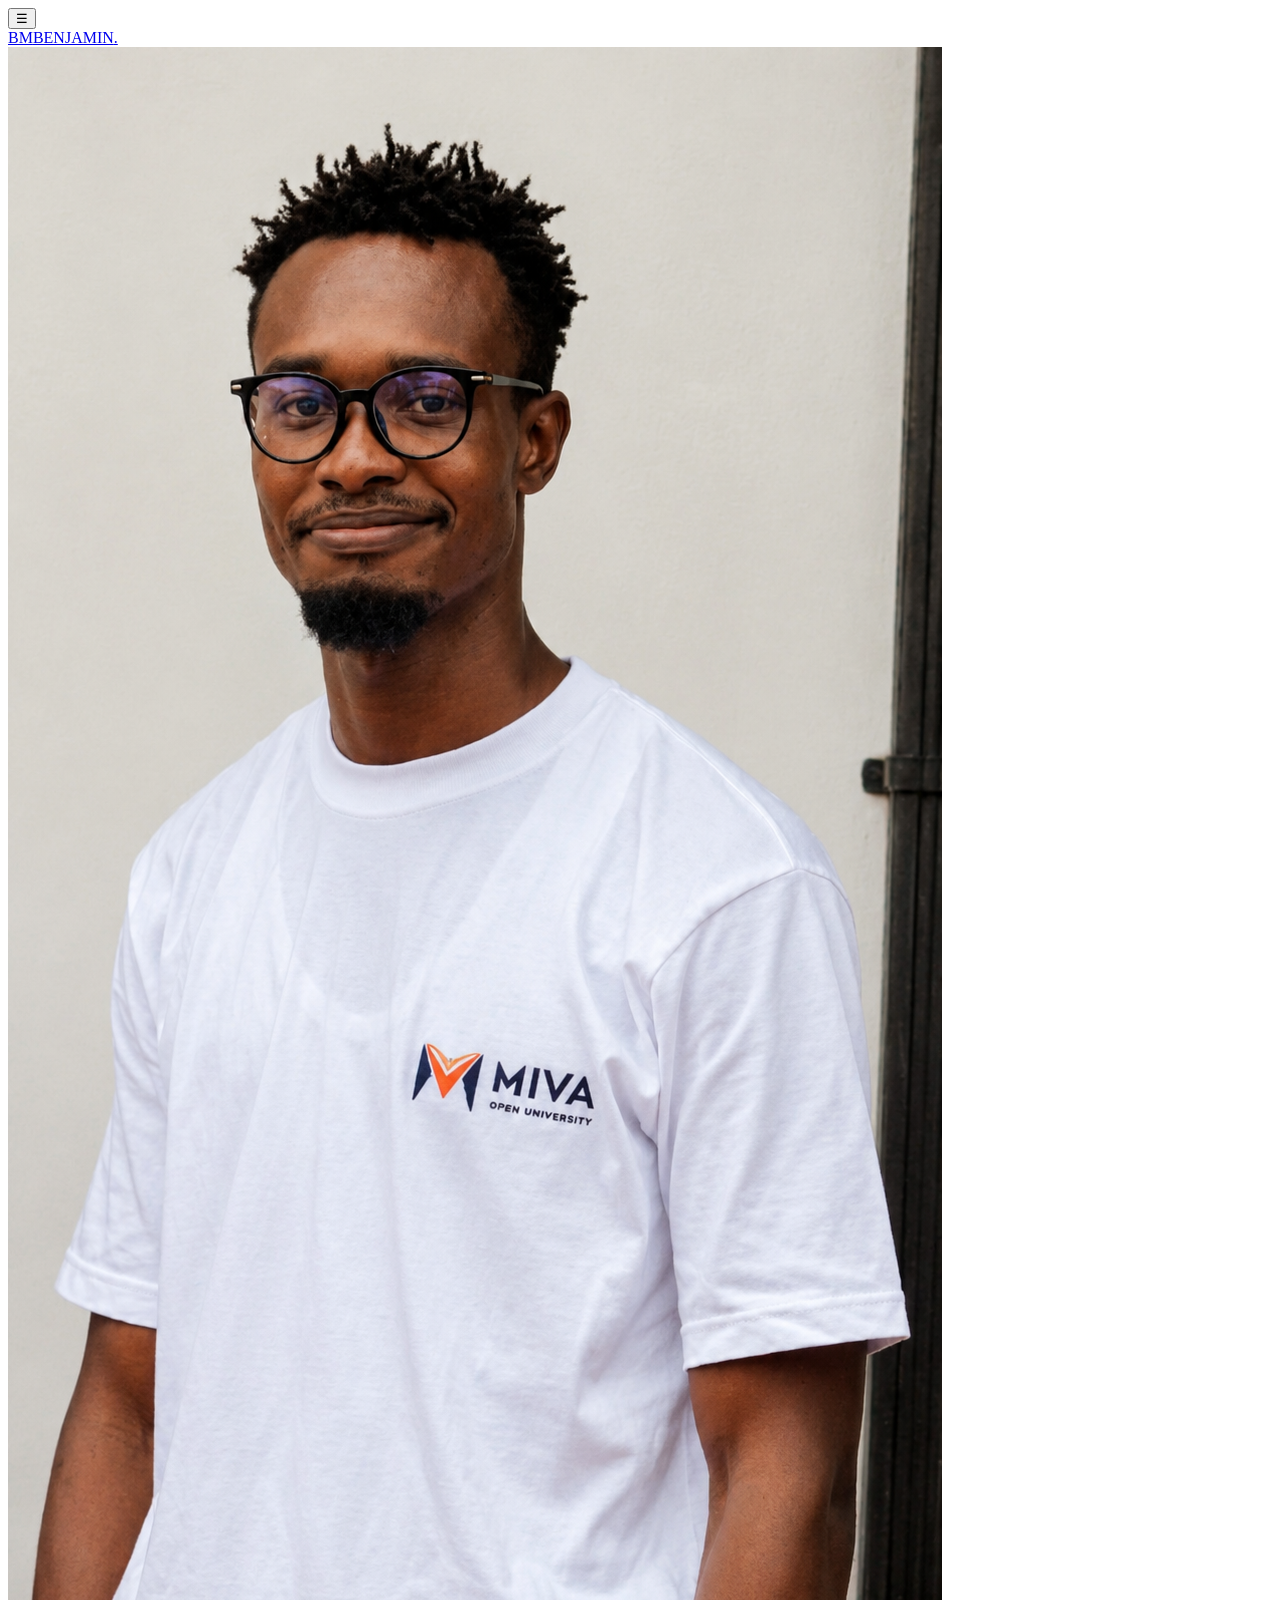
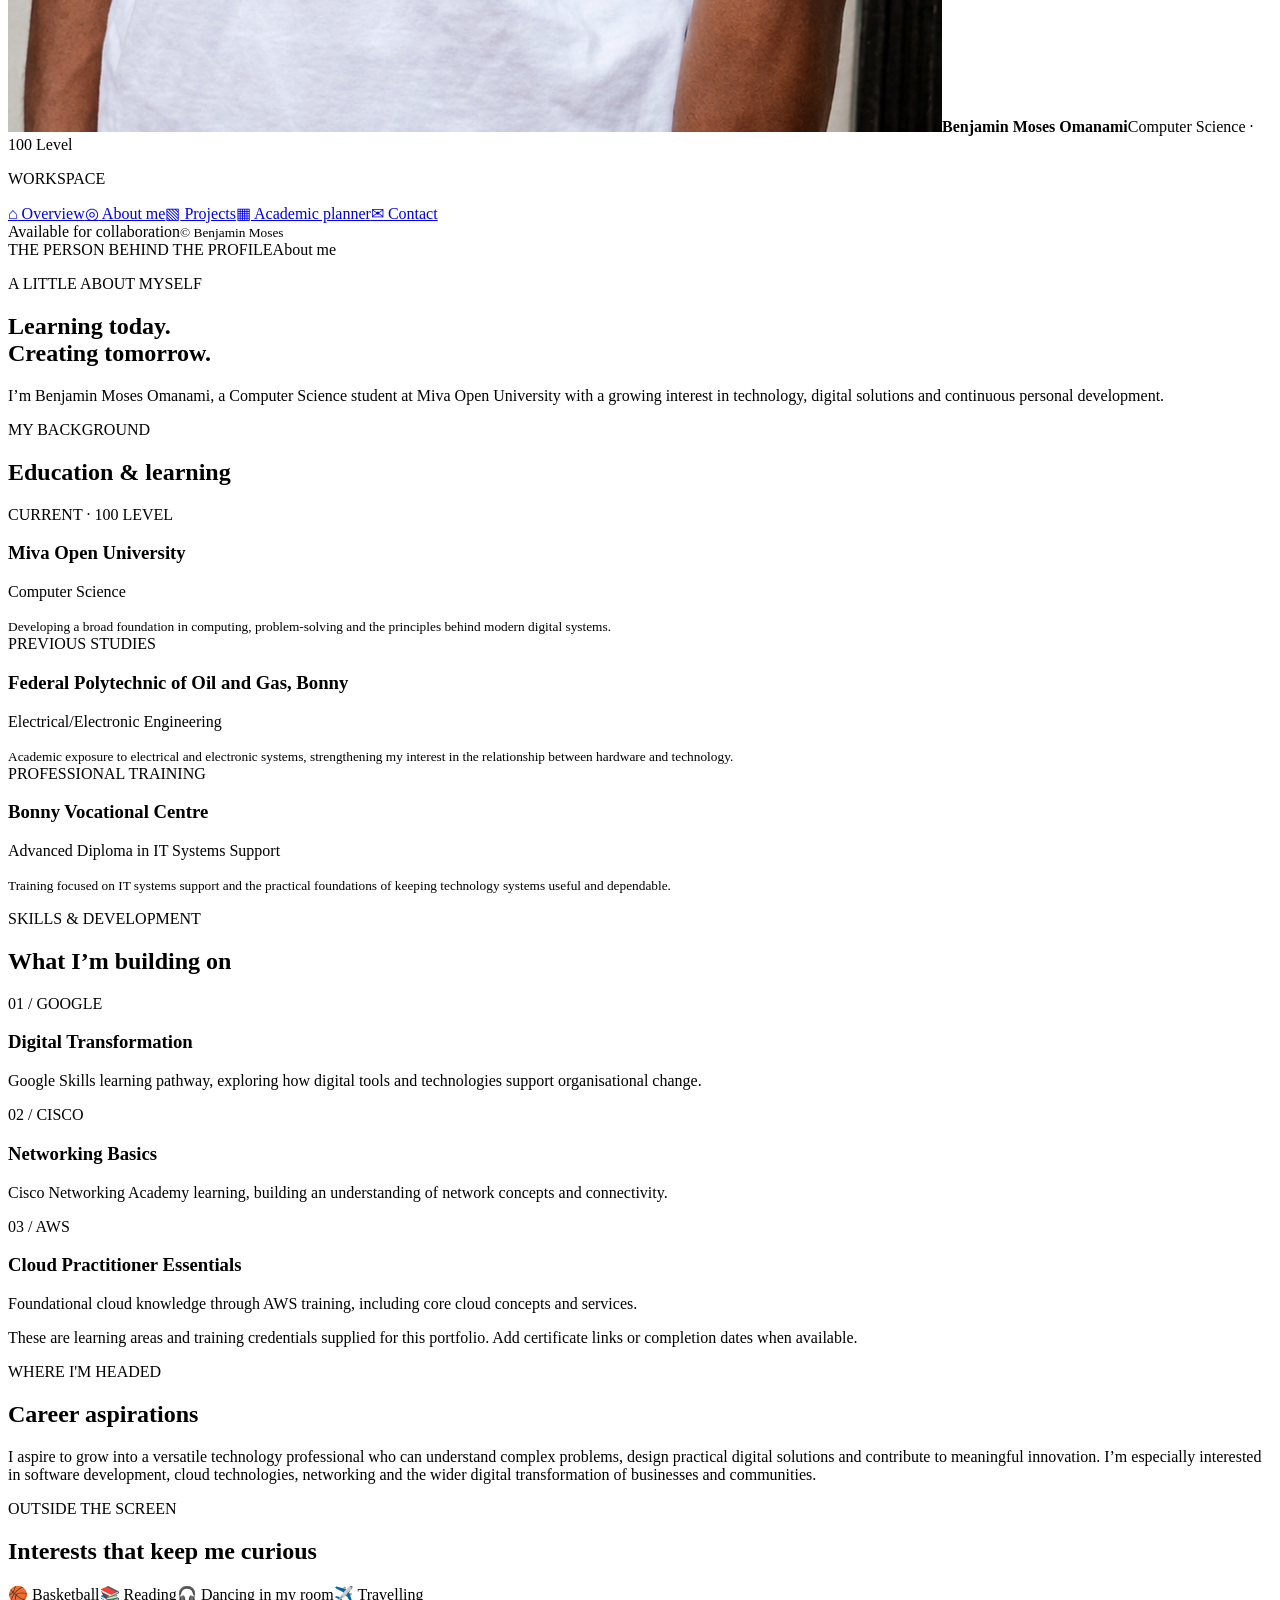
==== about.html @ 6281c109 "Add files via upload" ====
<!DOCTYPE html>
<html lang="en">
<head>
  <meta charset="UTF-8"><meta name="viewport" content="width=device-width, initial-scale=1.0">
  <title>About Me | Benjamin Moses Omanami</title>
  <link rel="preconnect" href="https://fonts.googleapis.com"><link rel="preconnect" href="https://fonts.gstatic.com" crossorigin>
  <link href="https://fonts.googleapis.com/css2?family=DM+Sans:wght@400;500;600;700&family=Space+Grotesk:wght@500;600;700&display=swap" rel="stylesheet">
  <link rel="stylesheet" href="css/style.css"><script src="js/main.js" defer></script>
</head>
<body>
  <button class="mobile-menu" id="menuToggle" aria-label="Open navigation" aria-expanded="false">☰</button>
  <aside class="sidebar" id="sidebar">
    <a class="brand" href="index.html"><span class="brand-mark">BM</span><span>BENJAMIN<span class="brand-dot">.</span></span></a>
    <div class="profile-mini"><img src="image.jpg" alt="Portrait of Benjamin Moses Omanami" class="avatar" onerror="this.src='assets/avatar-placeholder.svg'"><strong>Benjamin Moses Omanami</strong><span>Computer Science · 100 Level</span></div>
    <p class="nav-label">WORKSPACE</p><nav class="side-nav" aria-label="Main navigation">
      <a href="index.html"><span>⌂</span> Overview</a><a class="active" href="about.html"><span>◎</span> About me</a><a href="projects.html"><span>▧</span> Projects</a><a href="planner.html"><span>▦</span> Academic planner</a><a href="contact.html"><span>✉</span> Contact</a>
    </nav><div class="sidebar-bottom"><span class="status-dot"></span><span>Available for collaboration</span><small>© <span data-year></span> Benjamin Moses</small></div>
  </aside>
  <main class="main-content">
    <header class="topbar"><span class="eyebrow">THE PERSON BEHIND THE PROFILE</span><span class="topbar-right">About me</span></header>
    <section class="page-intro"><p class="eyebrow red">A LITTLE ABOUT MYSELF</p><h1>Learning today.<br><span>Creating tomorrow.</span></h1><p class="lead">I’m Benjamin Moses Omanami, a Computer Science student at Miva Open University with a growing interest in technology, digital solutions and continuous personal development.</p></section>
    <section class="section-block">
      <div class="section-heading"><div><p class="eyebrow red">MY BACKGROUND</p><h2>Education & learning</h2></div></div>
      <div class="timeline">
        <article class="timeline-item"><span class="timeline-mark"></span><div><span class="timeline-date">CURRENT · 100 LEVEL</span><h3>Miva Open University</h3><p>Computer Science</p><small>Developing a broad foundation in computing, problem-solving and the principles behind modern digital systems.</small></div></article>
        <article class="timeline-item"><span class="timeline-mark"></span><div><span class="timeline-date">PREVIOUS STUDIES</span><h3>Federal Polytechnic of Oil and Gas, Bonny</h3><p>Electrical/Electronic Engineering</p><small>Academic exposure to electrical and electronic systems, strengthening my interest in the relationship between hardware and technology.</small></div></article>
        <article class="timeline-item"><span class="timeline-mark"></span><div><span class="timeline-date">PROFESSIONAL TRAINING</span><h3>Bonny Vocational Centre</h3><p>Advanced Diploma in IT Systems Support</p><small>Training focused on IT systems support and the practical foundations of keeping technology systems useful and dependable.</small></div></article>
      </div>
    </section>
    <section class="section-block">
      <div class="section-heading"><div><p class="eyebrow red">SKILLS & DEVELOPMENT</p><h2>What I’m building on</h2></div></div>
      <div class="cards-grid">
        <article class="info-card"><span class="card-kicker">01 / GOOGLE</span><h3>Digital Transformation</h3><p>Google Skills learning pathway, exploring how digital tools and technologies support organisational change.</p></article>
        <article class="info-card"><span class="card-kicker">02 / CISCO</span><h3>Networking Basics</h3><p>Cisco Networking Academy learning, building an understanding of network concepts and connectivity.</p></article>
        <article class="info-card"><span class="card-kicker">03 / AWS</span><h3>Cloud Practitioner Essentials</h3><p>Foundational cloud knowledge through AWS training, including core cloud concepts and services.</p></article>
      </div>
      <p class="note">These are learning areas and training credentials supplied for this portfolio. Add certificate links or completion dates when available.</p>
    </section>
    <section class="section-block split-section">
      <div><p class="eyebrow red">WHERE I'M HEADED</p><h2>Career aspirations</h2></div>
      <div><p class="body-copy">I aspire to grow into a versatile technology professional who can understand complex problems, design practical digital solutions and contribute to meaningful innovation. I’m especially interested in software development, cloud technologies, networking and the wider digital transformation of businesses and communities.</p></div>
    </section>
    <section class="section-block hobby-section"><div><p class="eyebrow red">OUTSIDE THE SCREEN</p><h2>Interests that keep me curious</h2></div><div class="hobby-list"><span>🏀 Basketball</span><span>📚 Reading</span><span>🎧 Dancing in my room</span><span>✈️ Travelling</span></div></section>
    <footer class="footer"><span>Designed & developed with HTML, CSS and JavaScript.</span><span>Benjamin Moses Omanami</span></footer>
  </main>
</body></html>
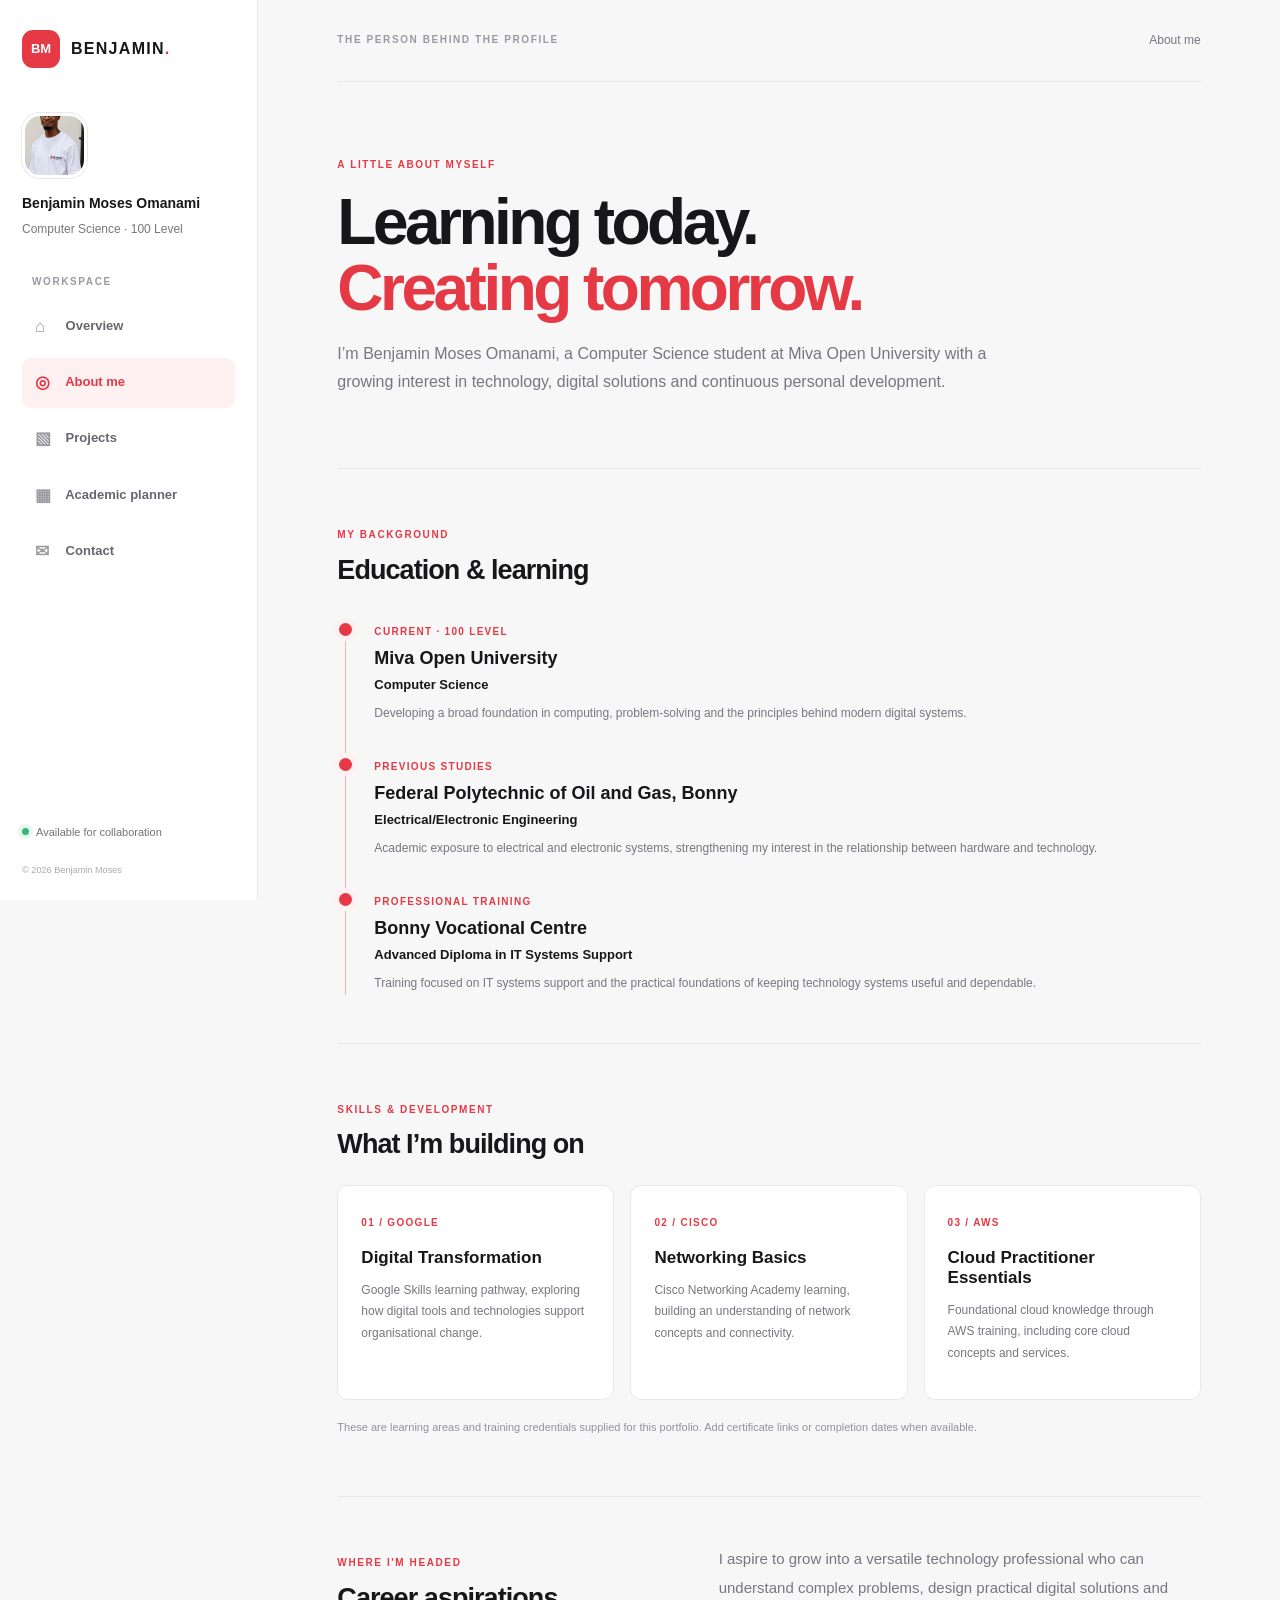
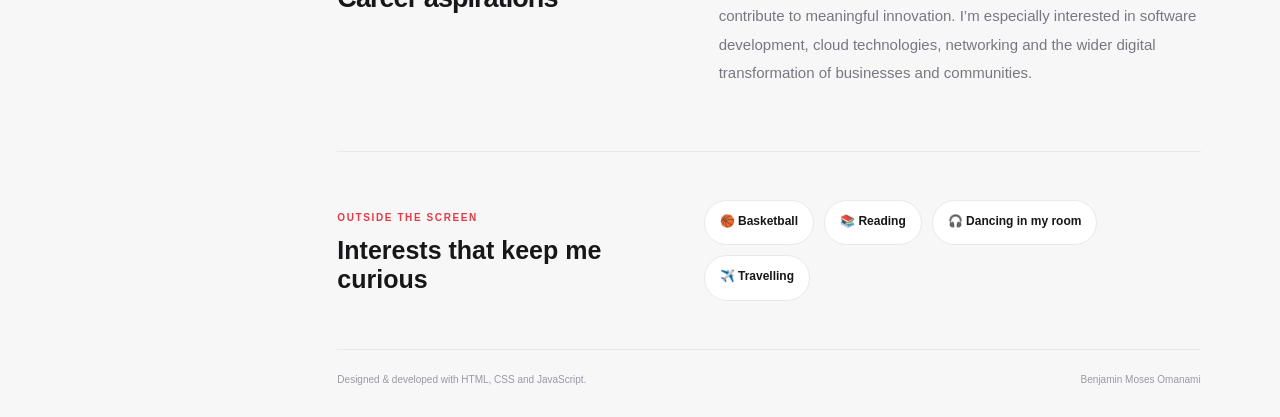
==== commit bf2de047: "Update about.html" ====
--- a/about.html
+++ b/about.html
@@ -5,7 +5,7 @@
   <title>About Me | Benjamin Moses Omanami</title>
   <link rel="preconnect" href="https://fonts.googleapis.com"><link rel="preconnect" href="https://fonts.gstatic.com" crossorigin>
   <link href="https://fonts.googleapis.com/css2?family=DM+Sans:wght@400;500;600;700&family=Space+Grotesk:wght@500;600;700&display=swap" rel="stylesheet">
-  <link rel="stylesheet" href="css/style.css"><script src="js/main.js" defer></script>
+  <link rel="stylesheet" href="style.css"><script src="main.js" defer></script>
 </head>
 <body>
   <button class="mobile-menu" id="menuToggle" aria-label="Open navigation" aria-expanded="false">☰</button>
@@ -43,4 +43,4 @@
     <section class="section-block hobby-section"><div><p class="eyebrow red">OUTSIDE THE SCREEN</p><h2>Interests that keep me curious</h2></div><div class="hobby-list"><span>🏀 Basketball</span><span>📚 Reading</span><span>🎧 Dancing in my room</span><span>✈️ Travelling</span></div></section>
     <footer class="footer"><span>Designed & developed with HTML, CSS and JavaScript.</span><span>Benjamin Moses Omanami</span></footer>
   </main>
-</body></html>+</body></html>
--- a/style.css
+++ b/style.css
@@ -0,0 +1,7 @@
+/* Benjamin Moses Omanami — responsive portfolio */
+:root{--ink:#171719;--muted:#77777f;--red:#e53945;--red-dark:#c92735;--paper:#f7f7f8;--white:#fff;--line:#e9e9ed;--dark:#171719;--soft-red:#fff0f1;--shadow:0 18px 50px rgba(20,20,25,.07)}
+*{box-sizing:border-box}html{scroll-behavior:smooth}body{margin:0;background:var(--paper);color:var(--ink);font-family:"DM Sans",sans-serif;font-size:15px;line-height:1.65}a{color:inherit;text-decoration:none}button,input,select,textarea{font:inherit}.sidebar{position:fixed;inset:0 auto 0 0;width:258px;background:#fff;border-right:1px solid var(--line);padding:30px 22px 22px;display:flex;flex-direction:column;z-index:20}.brand{display:flex;align-items:center;gap:11px;font-family:"Space Grotesk",sans-serif;font-weight:700;font-size:16px;letter-spacing:.08em}.brand-mark{display:grid;place-items:center;width:38px;height:38px;background:var(--red);color:#fff;border-radius:11px;font-size:13px;letter-spacing:0}.brand-dot{color:var(--red)}.profile-mini{margin:45px 0 34px;display:flex;flex-direction:column;align-items:flex-start;gap:5px}.avatar{width:65px;height:65px;object-fit:cover;border-radius:18px;background:#eee;border:3px solid #fff;box-shadow:0 0 0 1px var(--line)}.profile-mini strong{font-size:14px;margin-top:9px}.profile-mini>span{font-size:12px;color:var(--muted)}.nav-label,.eyebrow{font-size:10px;letter-spacing:.16em;font-weight:700;color:#9999a1}.nav-label{margin:0 0 12px 10px}.side-nav{display:grid;gap:6px}.side-nav a{padding:11px 13px;border-radius:9px;color:#66666e;font-size:13px;font-weight:600;transition:.2s}.side-nav a span{display:inline-block;width:27px;color:#9a9aa1;font-size:17px;vertical-align:-2px}.side-nav a:hover,.side-nav a.active{background:#fff0f1;color:var(--red)}.side-nav a.active span{color:var(--red)}.sidebar-bottom{margin-top:auto;display:flex;align-items:center;gap:7px;flex-wrap:wrap;color:#73737a;font-size:11px}.sidebar-bottom small{flex-basis:100%;margin-top:15px;color:#aaa}.status-dot{width:7px;height:7px;border-radius:50%;background:#35b779;display:inline-block;box-shadow:0 0 0 4px #e7f7ef}.main-content{margin-left:258px;max-width:1600px;padding:0 6.2%;min-height:100vh}.topbar{height:82px;display:flex;align-items:center;justify-content:space-between;border-bottom:1px solid var(--line)}.topbar-right{font-size:12px;color:var(--muted)}.topbar-right b{color:var(--red);padding:0 5px}.red{color:var(--red)}.hero{min-height:535px;display:grid;grid-template-columns:1.15fr .85fr;align-items:center;gap:50px;padding:65px 0 70px}.hero h1,.page-intro h1{font-family:"Space Grotesk",sans-serif;font-size:clamp(42px,5.4vw,72px);line-height:1.04;letter-spacing:-.055em;margin:15px 0 18px}.hero h1 span,.page-intro h1 span{color:var(--red)}.hero-role{font-size:13px;font-weight:700;color:#52525a}.hero-role i{color:var(--red);font-style:normal;padding:0 5px}.lead{font-size:16px;line-height:1.8;color:#777780;max-width:610px}.hero-actions{display:flex;gap:12px;margin-top:30px;flex-wrap:wrap}.btn{display:inline-flex;align-items:center;justify-content:center;gap:18px;padding:13px 19px;border-radius:8px;border:1px solid transparent;font-size:12px;font-weight:700;cursor:pointer;transition:.2s}.btn-red{background:var(--red);color:#fff;box-shadow:0 8px 20px #e5394529}.btn-red:hover{background:var(--red-dark);transform:translateY(-2px)}.btn-outline{border-color:#dddde2;background:#fff}.btn-outline:hover{border-color:var(--red);color:var(--red)}.btn-light{background:#fff;color:var(--ink)}.btn-light:hover{transform:translateY(-2px)}.hero-visual{position:relative;display:flex;align-items:center;justify-content:center;min-height:365px}.portrait-frame{width:min(300px,85%);height:365px;border-radius:150px 150px 25px 25px;overflow:hidden;background:#e9e9ec;position:relative;z-index:2;box-shadow:var(--shadow)}.portrait-frame img{width:100%;height:100%;object-fit:cover}.portrait-tag{position:absolute;z-index:3;bottom:20px;left:0;background:#fff;padding:12px 16px;border-radius:8px;box-shadow:var(--shadow);font-size:11px;font-weight:700}.portrait-tag .status-dot{margin-right:9px}.shape{position:absolute;border-radius:50%}.shape-one{width:280px;height:280px;border:1px solid #f0b9bd;right:3%;top:0}.shape-two{width:75px;height:75px;background:var(--red);opacity:.1;right:5%;bottom:12px}.section-block{padding:48px 0;border-top:1px solid var(--line)}.section-heading{display:flex;align-items:end;justify-content:space-between;gap:20px;margin-bottom:24px}.section-heading h2,.split-section h2,.feature-strip h2,.panel h2,.media-section h2{font:600 27px/1.2 "Space Grotesk",sans-serif;letter-spacing:-.035em;margin:7px 0 0}.text-link{font-size:12px;font-weight:700;color:var(--red)}.text-link:hover{text-decoration:underline}.stats-grid{display:grid;grid-template-columns:repeat(4,1fr);gap:13px}.stat-card{background:#fff;padding:20px;border:1px solid var(--line);border-radius:11px;display:flex;flex-direction:column;gap:4px}.stat-icon{color:var(--red);font-size:20px;margin-bottom:8px}.stat-card strong{font-size:13px}.stat-card small{color:var(--muted);font-size:11px}.split-section{display:grid;grid-template-columns:.8fr 1.2fr;gap:60px;align-items:start}.body-copy{color:#777780;line-height:1.9;margin:0 0 15px}.feature-strip{margin:15px 0 40px;padding:30px 34px;background:var(--red);border-radius:13px;color:#fff;display:flex;align-items:center;justify-content:space-between;gap:25px}.feature-strip .eyebrow{color:#ffd8db}.feature-strip h2{font-size:24px}.feature-strip p:not(.eyebrow){color:#ffe8e9;font-size:13px;max-width:530px}.footer{border-top:1px solid var(--line);padding:22px 0 28px;display:flex;justify-content:space-between;gap:15px;color:#9999a1;font-size:10px}.page-intro{padding:65px 0 55px}.page-intro h1{font-size:clamp(42px,5vw,65px)}.page-intro .lead{max-width:700px}.timeline{border-left:1px solid #e5b7bb;margin:32px 0 0 8px;padding-left:28px;display:grid;gap:28px}.timeline-item{position:relative}.timeline-mark{position:absolute;width:13px;height:13px;border-radius:50%;background:var(--red);left:-35px;top:5px;box-shadow:0 0 0 5px #fff0f1}.timeline-date,.card-kicker{font-size:10px;letter-spacing:.13em;color:var(--red);font-weight:700}.timeline-item h3{font:600 18px "Space Grotesk",sans-serif;margin:5px 0}.timeline-item p{margin:0 0 5px;font-weight:700;font-size:13px}.timeline-item small{color:var(--muted);font-size:12px}.cards-grid{display:grid;grid-template-columns:repeat(3,1fr);gap:16px}.info-card{background:#fff;border:1px solid var(--line);border-radius:11px;padding:23px;min-height:190px}.info-card h3{font:600 17px "Space Grotesk",sans-serif;margin:14px 0 8px}.info-card p{font-size:12px;color:var(--muted);line-height:1.8}.note{font-size:11px;color:#92929a;line-height:1.7;margin-top:18px}.hobby-section{display:grid;grid-template-columns:.8fr 1.2fr;gap:35px}.hobby-section h2{font:600 25px "Space Grotesk",sans-serif;margin:7px 0}.hobby-list{display:flex;flex-wrap:wrap;gap:10px}.hobby-list span{background:#fff;border:1px solid var(--line);padding:11px 15px;border-radius:30px;font-size:12px;font-weight:600}.project-grid{align-items:stretch}.project-card{background:#fff;border:1px solid var(--line);border-radius:12px;overflow:hidden;display:flex;flex-direction:column}.project-art{height:165px;position:relative;display:grid;place-items:center;overflow:hidden}.art-one{background:linear-gradient(135deg,#26262b,#45454e)}.art-two{background:linear-gradient(135deg,#b92532,#f16b73)}.art-three{background:linear-gradient(135deg,#e8e8eb,#c9c9d0)}.art-symbol{font-size:70px;color:#fff;opacity:.9;font-family:"Space Grotesk",sans-serif}.art-three .art-symbol{color:#29292e}.art-caption{position:absolute;bottom:14px;left:18px;color:#ffffffb8;font-size:9px;letter-spacing:.15em;font-weight:700}.art-three .art-caption{color:#555}.project-body{padding:20px;display:flex;flex-direction:column;flex:1}.tag-row{display:flex;flex-wrap:wrap;gap:6px}.tag-row span{font-size:9px;color:#777;background:#f3f3f5;padding:5px 8px;border-radius:4px}.project-body h2{font:600 18px "Space Grotesk",sans-serif;margin:14px 0 7px}.project-body p{font-size:12px;color:var(--muted);line-height:1.8;margin:0 0 20px}.project-foot{margin-top:auto;display:flex;align-items:center;justify-content:space-between;gap:8px}.project-status{font-size:9px;color:#9b777a;background:#fff0f1;padding:5px 8px;border-radius:4px}.media-grid{display:grid;grid-template-columns:1fr 1fr;gap:15px}.media-card{background:#fff;border:1px solid var(--line);border-radius:11px;padding:20px;display:flex;gap:15px;min-width:0}.media-icon{flex:0 0 42px;height:42px;border-radius:10px;background:var(--soft-red);color:var(--red);display:grid;place-items:center;font-size:20px}.media-card h3{font:600 16px "Space Grotesk",sans-serif;margin:0}.media-card p{font-size:11px;color:var(--muted)}.media-card audio,.media-card video{width:100%;max-width:100%;margin-top:8px}.media-card video{max-height:180px;background:#111}.compact-intro{padding-bottom:28px}.planner-summary{display:grid;grid-template-columns:repeat(4,1fr);gap:12px}.summary-card{background:#fff;border:1px solid var(--line);border-radius:10px;padding:17px}.summary-card span{font-size:11px;color:var(--muted)}.summary-card strong{display:block;font:700 27px "Space Grotesk",sans-serif;margin:5px 0}.summary-card small{font-size:10px;color:#a0a0a6}.progress-track{height:5px;background:#f0f0f2;border-radius:9px;overflow:hidden;margin:7px 0}.progress-track div{height:100%;width:0;background:var(--red);transition:width .3s}.planner-layout{display:grid;grid-template-columns:1.5fr .8fr;gap:18px;align-items:start}.planner-main,.planner-side{min-width:0}.panel{background:#fff;border:1px solid var(--line);border-radius:12px;padding:23px;margin-bottom:15px}.panel-heading{display:flex;justify-content:space-between;align-items:center;gap:10px;margin-bottom:22px}.panel-heading h2{font-size:20px}.panel-count{font-size:10px;color:var(--muted);background:#f5f5f6;padding:6px 9px;border-radius:20px}.task-form label,.field label{display:block;font-size:11px;font-weight:700;margin-bottom:6px}.task-form input,.task-form select,.field input,.field textarea{width:100%;border:1px solid #e5e5e9;border-radius:7px;padding:11px 12px;outline:none;background:#fff;font-size:12px;color:var(--ink);transition:.2s}.task-form input:focus,.task-form select:focus,.field input:focus,.field textarea:focus{border-color:var(--red);box-shadow:0 0 0 3px #e5394512}.task-form>input{margin-bottom:13px}.form-row{display:grid;grid-template-columns:1fr 1fr;gap:12px;margin-bottom:15px}.full-width{width:100%}.task-toolbar{display:flex;justify-content:space-between;align-items:center;gap:10px;margin-top:23px;padding-bottom:12px;border-bottom:1px solid var(--line)}.filter-tabs{display:flex;gap:4px}.filter-btn,.subtle-button{border:0;background:transparent;color:#888;font-size:10px;padding:7px 9px;border-radius:6px;cursor:pointer}.filter-btn.active{background:#fff0f1;color:var(--red);font-weight:700}.subtle-button:hover{color:var(--red)}.task-list{display:grid}.task-item{display:flex;align-items:center;gap:11px;padding:14px 0;border-bottom:1px solid #f0f0f2}.task-check{width:17px;height:17px;accent-color:var(--red);cursor:pointer}.task-detail{flex:1;min-width:0}.task-detail strong{font-size:12px;display:block;overflow-wrap:anywhere}.task-detail small{font-size:10px;color:#999}.task-item.completed .task-detail strong{text-decoration:line-through;color:#aaa}.category-pill{font-size:9px;background:#f4f4f6;color:#777;padding:5px 7px;border-radius:4px;white-space:nowrap}.delete-task{border:0;background:transparent;color:#aaa;font-size:17px;cursor:pointer;padding:3px 6px}.delete-task:hover{color:var(--red)}.empty-state{text-align:center;color:#999;font-size:12px;padding:30px 5px}.panel-icon{font-size:20px;color:var(--red)}.tip-list{padding-left:18px;color:#777;font-size:11px;line-height:2}.dark-panel{background:#1c1c20;color:#fff;border-color:#1c1c20}.dark-panel .eyebrow{color:#ff9ba2}.dark-panel h2{font-size:24px;margin:12px 0}.dark-panel p:last-child{font-size:12px;color:#c2c2c8}.contact-layout{display:grid;grid-template-columns:.8fr 1.2fr;gap:35px;align-items:start}.contact-details{display:grid;gap:23px;padding-top:8px}.contact-item{display:flex;gap:14px;align-items:flex-start}.contact-icon{width:39px;height:39px;display:grid;place-items:center;border-radius:9px;background:var(--soft-red);color:var(--red);font-weight:700}.contact-item small{display:block;color:#999;font-size:9px;letter-spacing:.14em;font-weight:700;margin-bottom:4px}.contact-item a,.contact-item span:not(.contact-icon){font-size:12px;font-weight:600}.contact-item .minor-link{display:block;color:var(--red);font-size:10px;margin-top:4px}.contact-panel h2{margin-bottom:22px}.field{margin-bottom:14px}.field textarea{resize:vertical}.error{display:block;color:var(--red);font-size:10px;min-height:15px;padding-top:3px}.form-feedback{font-size:10px;color:#999;line-height:1.6;margin-bottom:0}.form-feedback.success{color:#22885c}.form-feedback.failure{color:var(--red)}.mobile-menu{display:none}
+@media(max-width:1100px){.main-content{padding:0 4%}.sidebar{width:230px}.main-content{margin-left:230px}.hero{gap:20px}.cards-grid{grid-template-columns:repeat(2,1fr)}.project-card:last-child{grid-column:span 2}.planner-layout{grid-template-columns:1fr}.planner-side{display:grid;grid-template-columns:1fr 1fr;gap:12px}.planner-side .panel{margin:0}}
+@media(max-width:760px){.sidebar{transform:translateX(-105%);transition:transform .25s;box-shadow:var(--shadow);width:270px}.sidebar.open{transform:translateX(0)}.mobile-menu{display:grid;place-items:center;position:fixed;top:14px;left:14px;z-index:30;width:39px;height:39px;border:1px solid var(--line);border-radius:9px;background:#fff;color:var(--ink);font-size:18px}.main-content{margin-left:0;padding:0 22px}.topbar{height:68px;padding-left:45px}.topbar-right{font-size:10px}.hero{grid-template-columns:1fr;padding:45px 0 55px;gap:30px}.hero h1{font-size:48px}.hero-visual{min-height:310px}.portrait-frame{height:300px;width:245px}.shape-one{width:240px;height:240px}.section-block{padding:35px 0}.stats-grid{grid-template-columns:repeat(2,1fr)}.split-section,.hobby-section,.contact-layout{grid-template-columns:1fr;gap:18px}.feature-strip{align-items:flex-start;flex-direction:column;padding:25px}.page-intro{padding:50px 0 35px}.page-intro h1{font-size:47px}.cards-grid{grid-template-columns:1fr}.project-card:last-child{grid-column:auto}.media-grid{grid-template-columns:1fr}.planner-summary{grid-template-columns:repeat(2,1fr)}.planner-side{grid-template-columns:1fr}.footer{flex-direction:column}.contact-details{gap:18px}}
+@media(max-width:420px){.main-content{padding:0 16px}.hero h1,.page-intro h1{font-size:40px}.hero-role{line-height:1.8}.form-row{grid-template-columns:1fr}.task-toolbar{align-items:flex-start;flex-direction:column}.task-item{gap:7px}.category-pill{display:none}.summary-card{padding:13px}.panel{padding:17px}}
+
